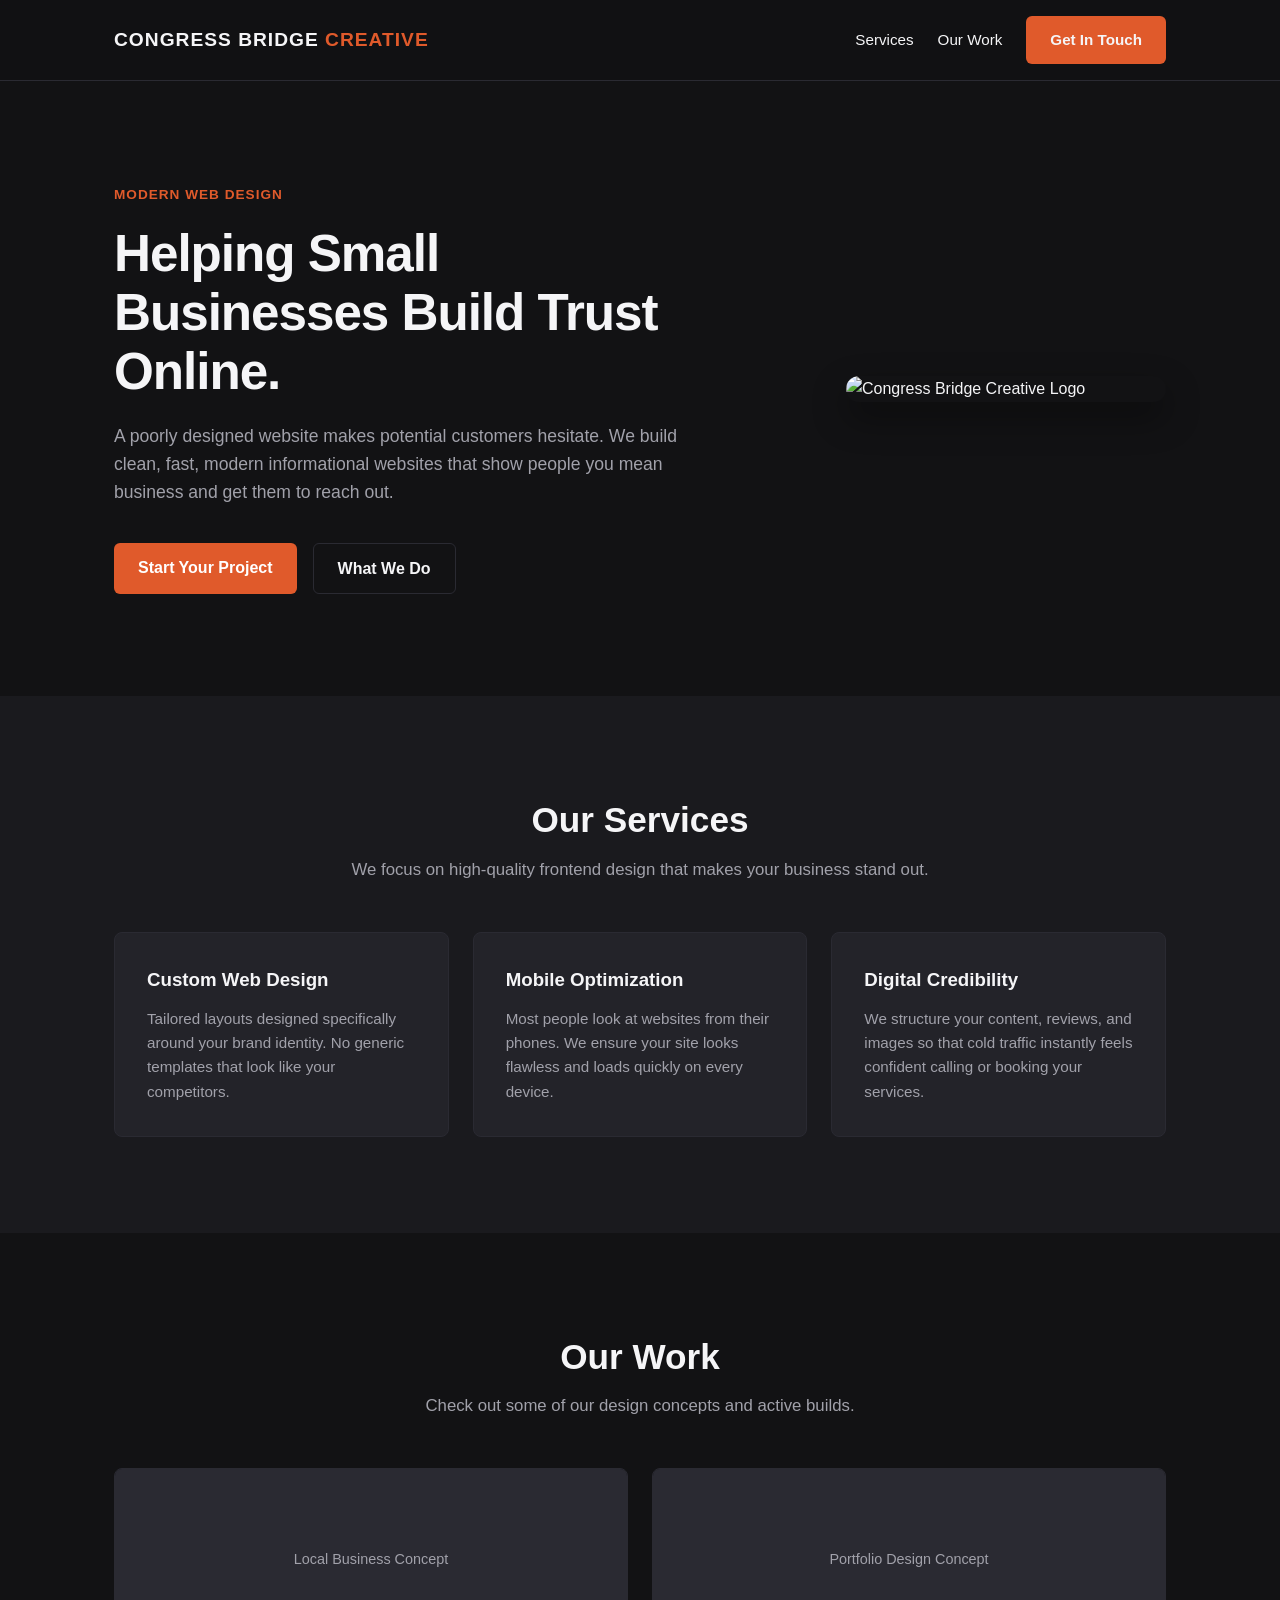
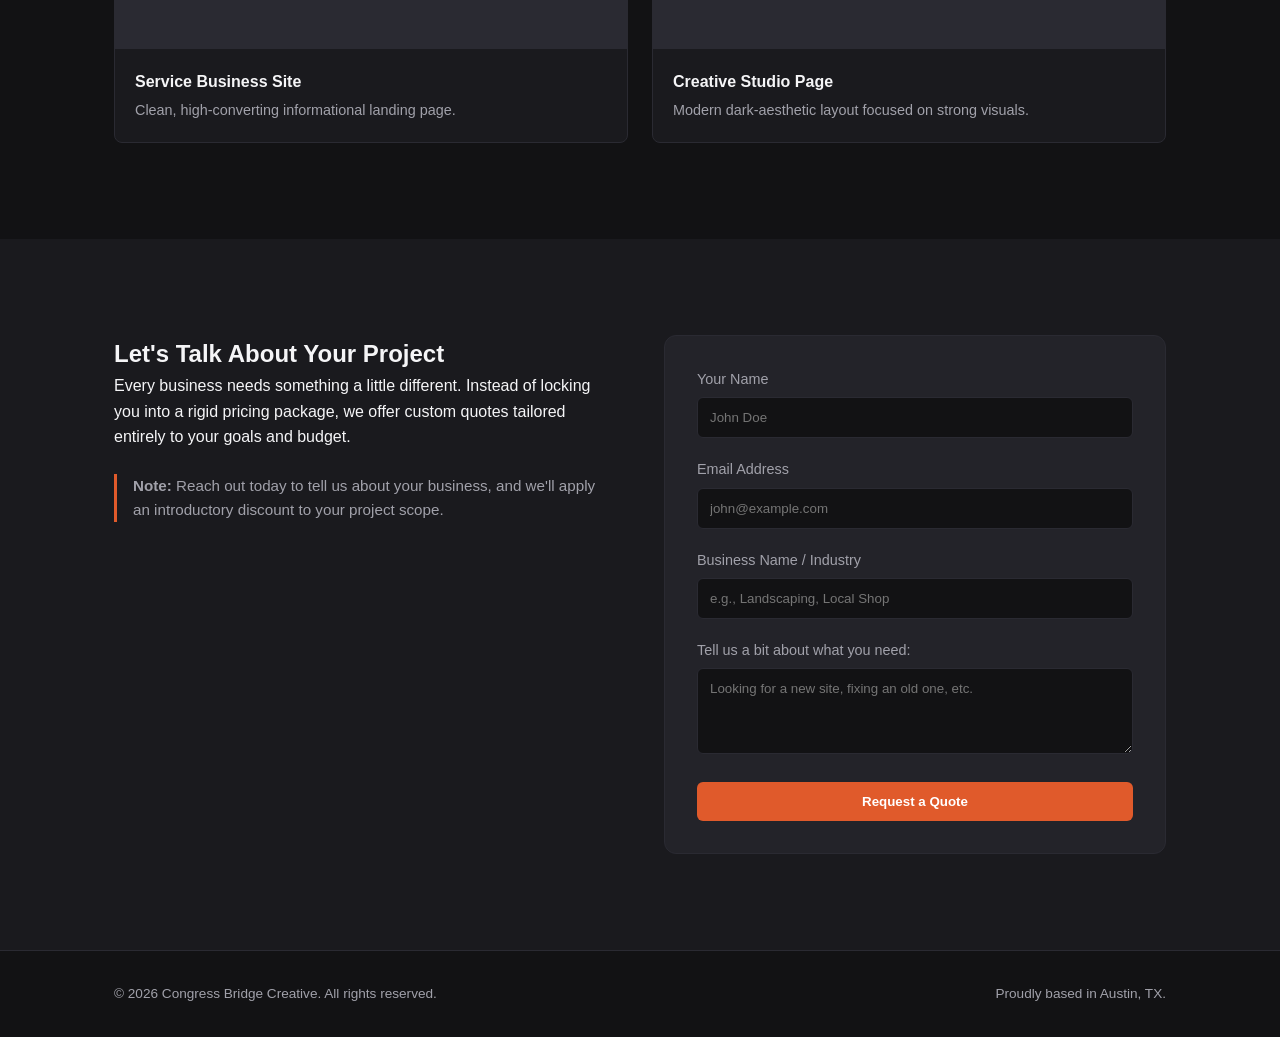
==== index.html @ ccced3c6 "Add files via upload" ====
<!DOCTYPE html>
<html lang="en">
<head>
    <meta charset="UTF-8">
    <meta name="viewport" content="width=device-width, initial-scale=1.0">
    <title>Congress Bridge Creative | Web Design & Development</title>
    <link rel="stylesheet" href="style.css">
</head>
<body>

    <nav class="navbar">
        <div class="nav-container">
            <div class="logo-text">CONGRESS BRIDGE <span>CREATIVE</span></div>
            <ul class="nav-links">
                <li><a href="#services">Services</a></li>
                <li><a href="#work">Our Work</a></li>
                <li><a href="#contact" class="btn-primary">Get In Touch</a></li>
            </ul>
        </div>
    </nav>

    <header class="hero">
        <div class="hero-container container">
            <div class="hero-content">
                <span class="badge">Modern Web Design</span>
                <h1>Helping Small Businesses Build Trust Online.</h1>
                <p>A poorly designed website makes potential customers hesitate. We build clean, fast, modern informational websites that show people you mean business and get them to reach out.</p>
                <div class="hero-cta">
                    <a href="#contact" class="btn-primary">Start Your Project</a>
                    <a href="#services" class="btn-secondary">What We Do</a>
                </div>
            </div>
            <div class="hero-logo-zone">
                <img src="image_6b8862.jpg" alt="Congress Bridge Creative Logo" class="floating-logo">
            </div>
        </div>
    </header>

    <section id="services" class="services">
        <div class="container">
            <div class="section-title">
                <h2>Our Services</h2>
                <p>We focus on high-quality frontend design that makes your business stand out.</p>
            </div>
            <div class="services-grid">
                <div class="service-card">
                    <h3>Custom Web Design</h3>
                    <p>Tailored layouts designed specifically around your brand identity. No generic templates that look like your competitors.</p>
                </div>
                <div class="service-card">
                    <h3>Mobile Optimization</h3>
                    <p>Most people look at websites from their phones. We ensure your site looks flawless and loads quickly on every device.</p>
                </div>
                <div class="service-card">
                    <h3>Digital Credibility</h3>
                    <p>We structure your content, reviews, and images so that cold traffic instantly feels confident calling or booking your services.</p>
                </div>
            </div>
        </div>
    </section>

    <section id="work" class="portfolio">
        <div class="container">
            <div class="section-title">
                <h2>Our Work</h2>
                <p>Check out some of our design concepts and active builds.</p>
            </div>
            <div class="portfolio-grid">
                <div class="portfolio-item">
                    <div class="port-img-mock">Local Business Concept</div>
                    <div class="port-info">
                        <h4>Service Business Site</h4>
                        <p>Clean, high-converting informational landing page.</p>
                    </div>
                </div>
                <div class="portfolio-item">
                    <div class="port-img-mock">Portfolio Design Concept</div>
                    <div class="port-info">
                        <h4>Creative Studio Page</h4>
                        <p>Modern dark-aesthetic layout focused on strong visuals.</p>
                    </div>
                </div>
            </div>
        </div>
    </section>

    <section id="contact" class="contact-section">
        <div class="container">
            <div class="contact-grid">
                <div class="contact-pitch">
                    <h2>Let's Talk About Your Project</h2>
                    <p>Every business needs something a little different. Instead of locking you into a rigid pricing package, we offer custom quotes tailored entirely to your goals and budget.</p>
                    <p class="discount-note"><strong>Note:</strong> Reach out today to tell us about your business, and we'll apply an introductory discount to your project scope.</p>
                </div>
                <div class="contact-form-container">
                    <form id="leadForm" class="contact-form">
                        <div class="form-group">
                            <label for="name">Your Name</label>
                            <input type="text" id="name" required placeholder="John Doe">
                        </div>
                        <div class="form-group">
                            <label for="email">Email Address</label>
                            <input type="email" id="email" required placeholder="john@example.com">
                        </div>
                        <div class="form-group">
                            <label for="bizname">Business Name / Industry</label>
                            <input type="text" id="bizname" placeholder="e.g., Landscaping, Local Shop">
                        </div>
                        <div class="form-group">
                            <label for="message">Tell us a bit about what you need:</label>
                            <textarea id="message" rows="4" placeholder="Looking for a new site, fixing an old one, etc."></textarea>
                        </div>
                        <button type="submit" class="btn-primary submit-btn">Request a Quote</button>
                    </form>
                    <div id="formSuccess" class="success-msg hidden">
                        <h3>Message Sent!</h3>
                        <p>Thanks for reaching out. We'll look over your details and get back to you within 24 hours.</p>
                    </div>
                </div>
            </div>
        </div>
    </section>

    <footer>
        <div class="container footer-content">
            <p>&copy; 2026 Congress Bridge Creative. All rights reserved.</p>
            <p>Proudly based in Austin, TX.</p>
        </div>
    </footer>

    <script src="script.js"></script>
</body>
</html>
---- style.css ----
:root {
    --bg-dark: #121214;
    --bg-surface: #1a1a1e;
    --bg-card: #232329;
    --primary-orange: #e05a2b; /* Sunset color accent match */
    --primary-orange-hover: #f36c3d;
    --text-main: #f5f5f7;
    --text-muted: #a1a1aa;
    --border-color: #2a2a32;
    --transition: all 0.3s ease;
}

* {
    margin: 0;
    padding: 0;
    box-sizing: border-box;
    scroll-behavior: smooth;
}

body {
    background-color: var(--bg-dark);
    color: var(--text-main);
    font-family: -apple-system, BlinkMacSystemFont, "Segoe UI", Roboto, sans-serif;
    line-height: 1.6;
    overflow-x: hidden; 
    width: 100%;
}

.container {
    max-width: 1100px;
    margin: 0 auto;
    padding: 0 1.5rem; 
    width: 100%;
}

/* UI Elements */
.btn-primary {
    background-color: var(--primary-orange);
    color: white;
    padding: 0.75rem 1.5rem;
    border-radius: 6px;
    text-decoration: none;
    font-weight: 600;
    transition: var(--transition);
    border: none;
    cursor: pointer;
    display: inline-block;
    text-align: center;
}

.btn-primary:hover {
    background-color: var(--primary-orange-hover);
}

.btn-secondary {
    background-color: transparent;
    color: var(--text-main);
    padding: 0.75rem 1.5rem;
    border-radius: 6px;
    text-decoration: none;
    font-weight: 600;
    border: 1px solid var(--border-color);
    transition: var(--transition);
    display: inline-block;
    text-align: center;
}

.btn-secondary:hover {
    border-color: var(--primary-orange);
}

.section-title {
    text-align: center;
    margin-bottom: 3rem;
}

.section-title h2 {
    font-size: clamp(1.8rem, 4vw, 2.2rem); 
    margin-bottom: 0.5rem;
}

.section-title p {
    color: var(--text-muted);
    font-size: clamp(0.95rem, 2vw, 1.05rem);
}

/* Navbar */
.navbar {
    background-color: rgba(18, 18, 20, 0.95);
    backdrop-filter: blur(8px);
    border-bottom: 1px solid var(--border-color);
    position: sticky;
    top: 0;
    z-index: 100;
    width: 100%;
}

.nav-container {
    display: flex;
    justify-content: space-between;
    align-items: center;
    padding: 1rem 1.5rem;
    max-width: 1100px;
    margin: 0 auto;
}

.logo-text {
    font-weight: 800;
    letter-spacing: 1px;
    font-size: clamp(1rem, 3.5vw, 1.2rem); 
}

.logo-text span {
    color: var(--primary-orange);
}

.nav-links {
    display: flex;
    list-style: none;
    align-items: center;
    gap: 1.5rem;
}

.nav-links a {
    color: var(--text-main);
    text-decoration: none;
    font-size: 0.95rem;
    transition: var(--transition);
}

.nav-links a:hover:not(.btn-primary) {
    color: var(--primary-orange);
}

/* Fixed Hero Flexbox Layout */
.hero {
    padding: clamp(4rem, 8vw, 7rem) 0;
    display: flex;
    align-items: center;
    width: 100%;
}

.hero-container {
    display: flex;
    flex-direction: row;
    align-items: center;
    justify-content: space-between;
    gap: 3rem;
    width: 100%;
}

.badge {
    color: var(--primary-orange);
    font-weight: 600;
    font-size: 0.85rem;
    text-transform: uppercase;
    letter-spacing: 1px;
    display: block;
    margin-bottom: 1.25rem;
}

.hero-content {
    flex: 1;
    max-width: 600px; 
    min-width: 280px;
}

.hero-content h1 {
    font-size: clamp(2.2rem, 4.5vw, 3.2rem); 
    line-height: 1.15;
    margin-bottom: 1.25rem;
    letter-spacing: -0.02em;
}

.hero-content p {
    color: var(--text-muted);
    font-size: clamp(1rem, 2vw, 1.1rem);
    margin-bottom: 2.25rem;
}

.hero-cta {
    display: flex;
    flex-wrap: wrap; 
    gap: 1rem;
}

/* Prevent image from getting crushed */
.hero-logo-zone {
    flex: 0 1 320px; 
    display: flex;
    justify-content: center;
    align-items: center;
    min-width: 240px; 
}

.floating-logo {
    width: 100%;
    max-width: 320px;
    height: auto; 
    border-radius: 16px;
    box-shadow: 0 15px 35px rgba(0, 0, 0, 0.4);
    object-fit: contain;
}

/* Services */
.services {
    background-color: var(--bg-surface);
    padding: clamp(4rem, 8vw, 6rem) 0;
}

.services-grid {
    display: grid;
    grid-template-columns: repeat(auto-fit, minmax(280px, 1fr));
    gap: 1.5rem;
}

.service-card {
    background-color: var(--bg-card);
    padding: 2rem;
    border-radius: 8px;
    border: 1px solid var(--border-color);
}

.service-card h3 {
    margin-bottom: 0.75rem;
}

.service-card p {
    color: var(--text-muted);
    font-size: 0.95rem;
}

/* Portfolio Section */
.portfolio {
    padding: clamp(4rem, 8vw, 6rem) 0;
}

.portfolio-grid {
    display: grid;
    grid-template-columns: repeat(auto-fit, minmax(280px, 1fr));
    gap: 1.5rem;
}

.portfolio-item {
    background-color: var(--bg-surface);
    border-radius: 8px;
    overflow: hidden;
    border: 1px solid var(--border-color);
}

.port-img-mock {
    height: 180px;
    background: #2a2a32;
    display: flex;
    align-items: center;
    justify-content: center;
    color: var(--text-muted);
    font-size: 0.9rem;
    padding: 1rem;
    text-align: center;
}

.port-info {
    padding: 1.25rem;
}

.port-info p {
    color: var(--text-muted);
    font-size: 0.9rem;
    margin-top: 0.25rem;
}

/* Contact Details */
.contact-section {
    background-color: var(--bg-surface);
    padding: clamp(4rem, 8vw, 6rem) 0;
}

.contact-grid {
    display: grid;
    grid-template-columns: 1fr 1fr;
    gap: 3rem;
}

.discount-note {
    margin-top: 1.5rem;
    color: var(--text-muted);
    font-size: 0.95rem;
    border-left: 3px solid var(--primary-orange);
    padding-left: 1rem;
}

.contact-form {
    background-color: var(--bg-card);
    padding: 2rem;
    border-radius: 12px;
    border: 1px solid var(--border-color);
    width: 100%;
}

.form-group {
    margin-bottom: 1.25rem;
}

.form-group label {
    display: block;
    font-size: 0.9rem;
    margin-bottom: 0.4rem;
    color: var(--text-muted);
}

.form-group input, .form-group textarea {
    width: 100%;
    background-color: var(--bg-dark);
    border: 1px solid var(--border-color);
    color: var(--text-main);
    padding: 0.75rem;
    border-radius: 6px;
    font-family: inherit;
}

.form-group input:focus, .form-group textarea:focus {
    outline: none;
    border-color: var(--primary-orange);
}

.submit-btn {
    width: 100%;
}

.hidden {
    display: none !important;
}

.success-msg {
    background-color: var(--bg-card);
    padding: 2.5rem;
    border-radius: 12px;
    border: 1px solid var(--primary-orange);
    text-align: center;
}

/* Footer elements */
footer {
    padding: 2rem 0;
    font-size: 0.85rem;
    color: var(--text-muted);
    border-top: 1px solid var(--border-color);
}

.footer-content {
    display: flex;
    justify-content: space-between;
    gap: 1rem;
}

/* --- Responsive Media Queries --- */
@media (max-width: 850px) {
    .hero-container, .contact-grid {
        flex-direction: column; 
        gap: 2.5rem;
    }
    
    .hero-logo-zone {
        order: -1; 
        flex: 0 1 260px;
    }

    .hero-content {
        text-align: center;
    }

    .hero-cta {
        justify-content: center;
    }

    .discount-note {
        margin-bottom: 1rem;
    }
}

@media (max-width: 550px) {
    .nav-links {
        display: none; 
    }
    
    .hero-cta .btn-primary, 
    .hero-cta .btn-secondary {
        width: 100%; 
    }

    .footer-content {
        flex-direction: column;
        text-align: center;
        gap: 0.5rem;
    }
}
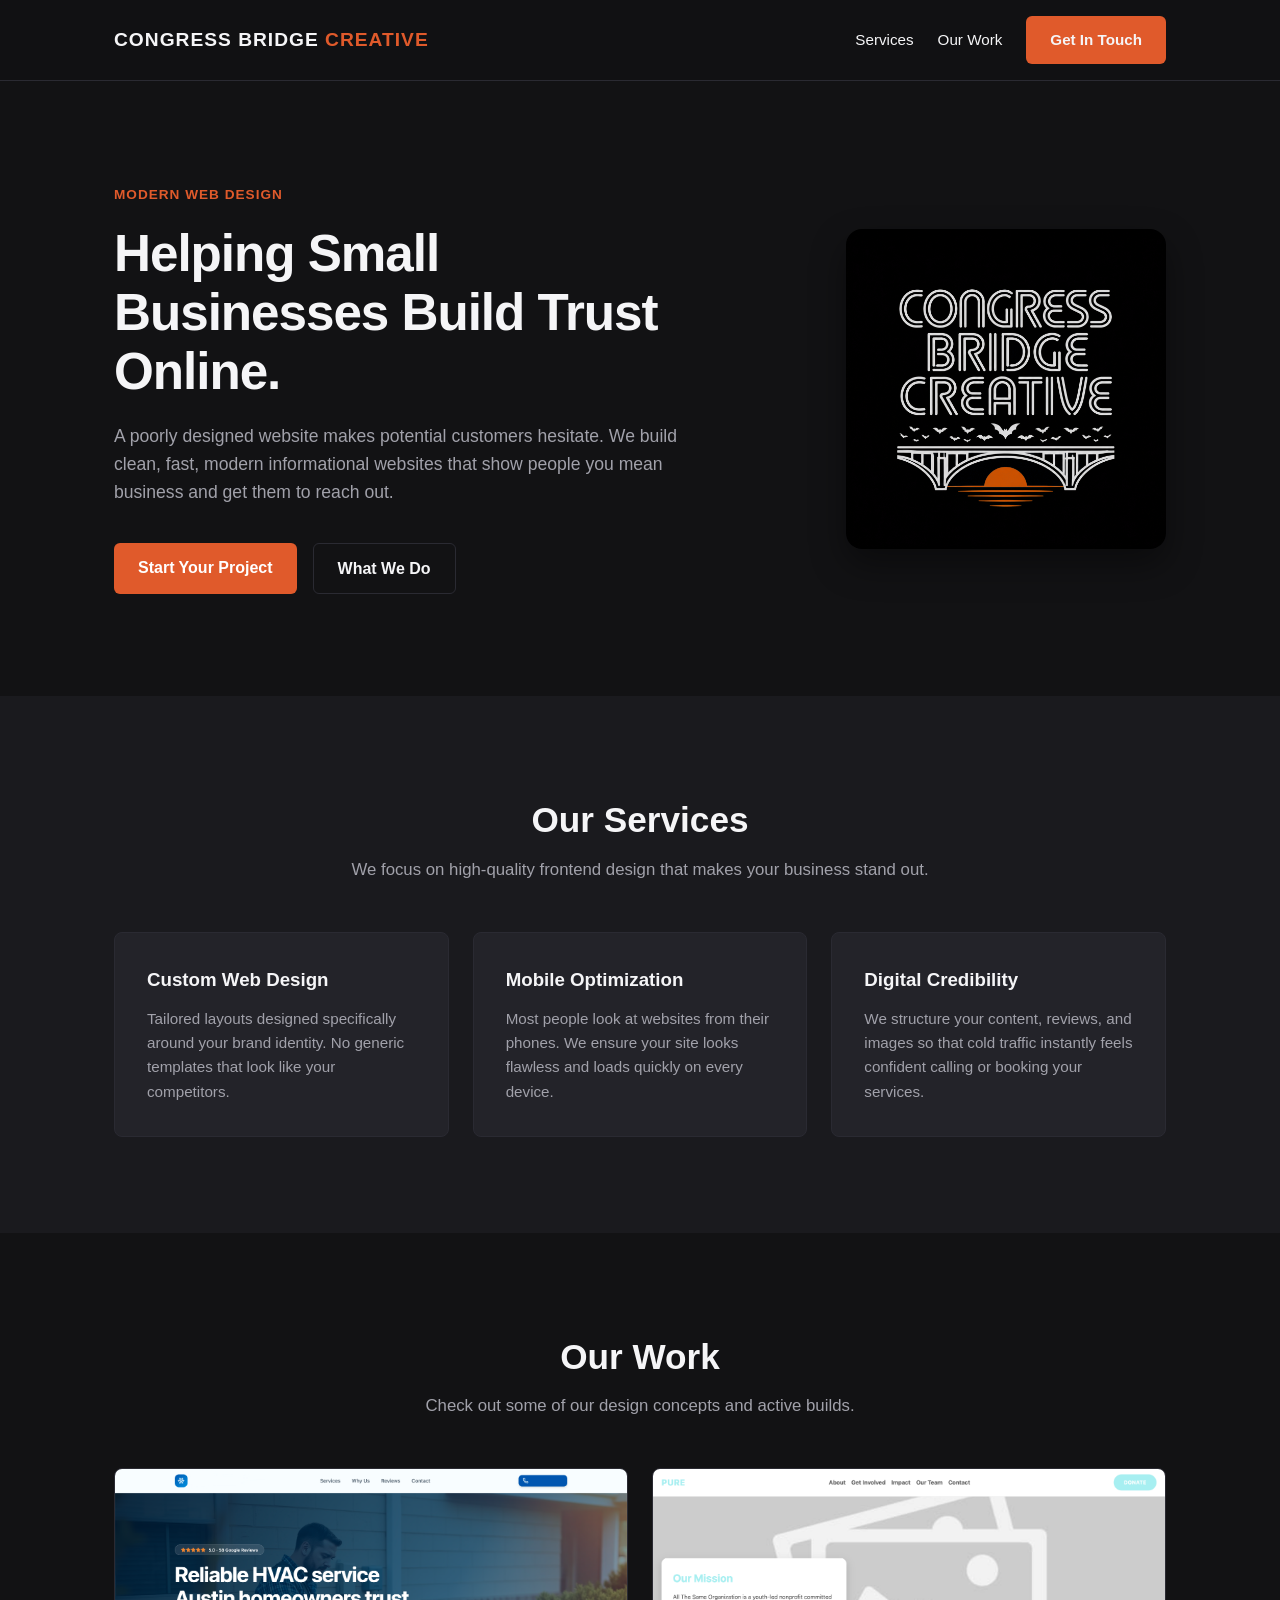
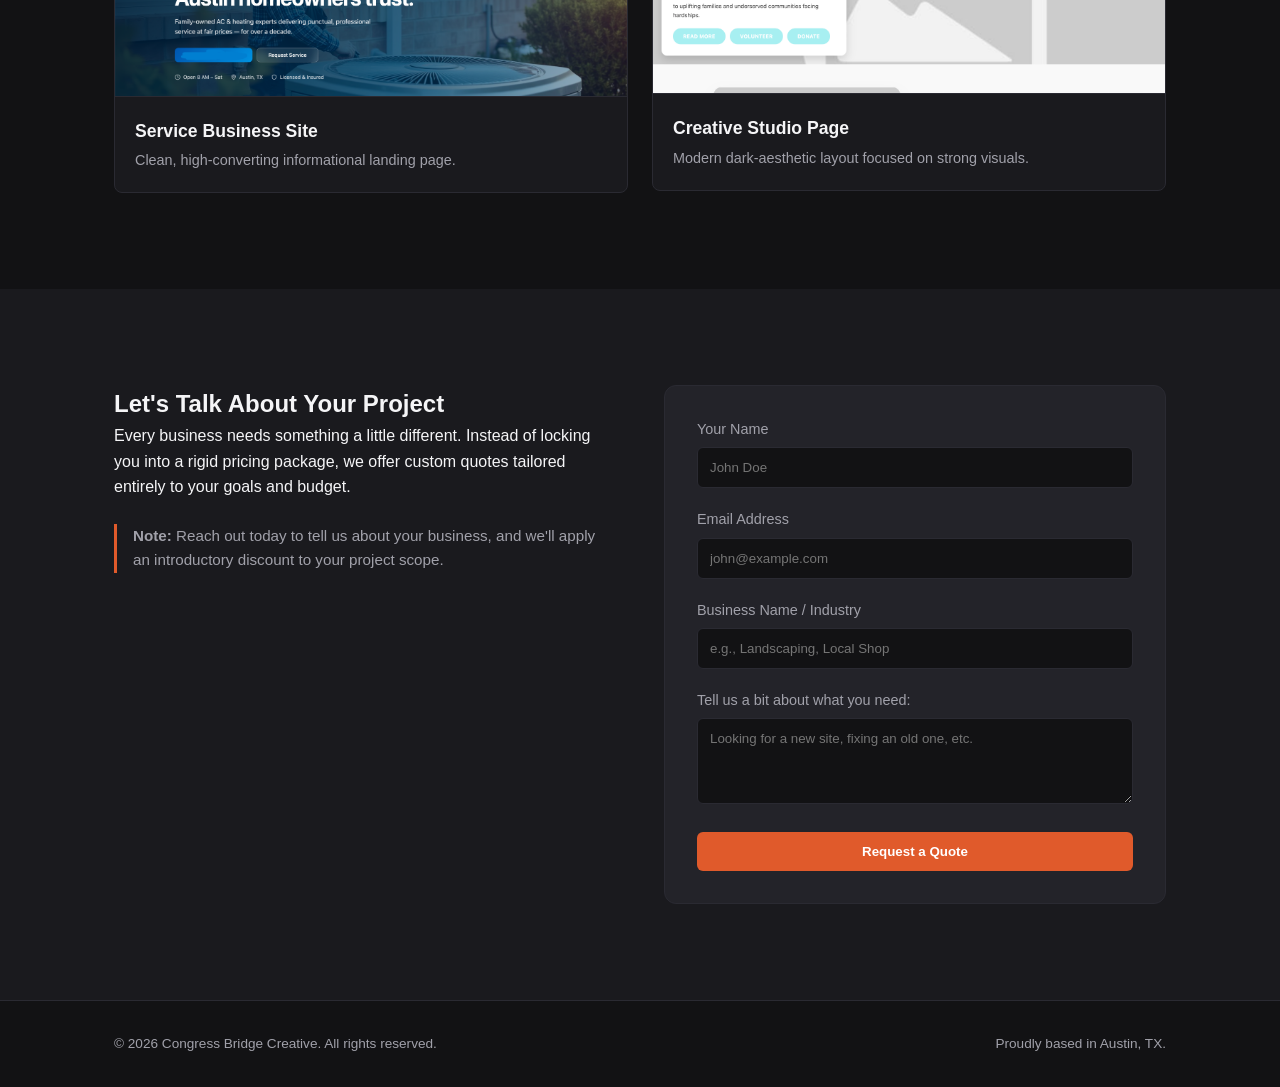
==== commit 9b1faee6: "Add files via upload" ====
--- a/index.html
+++ b/index.html
@@ -31,7 +31,7 @@
                 </div>
             </div>
             <div class="hero-logo-zone">
-                <img src="image_6b8862.jpg" alt="Congress Bridge Creative Logo" class="floating-logo">
+                <img src="media/CongressBridgeCreativeLogo.PNG" alt="Congress Bridge Creative Logo" class="floating-logo">
             </div>
         </div>
     </header>
@@ -67,14 +67,14 @@
             </div>
             <div class="portfolio-grid">
                 <div class="portfolio-item">
-                    <div class="port-img-mock">Local Business Concept</div>
+                    <img src="media/websitescale.png" alt="Local Business Concept" class="port-img-mock">
                     <div class="port-info">
                         <h4>Service Business Site</h4>
                         <p>Clean, high-converting informational landing page.</p>
                     </div>
                 </div>
                 <div class="portfolio-item">
-                    <div class="port-img-mock">Portfolio Design Concept</div>
+                    <img src="media/Portfolio.png" alt="Portfolio Design Concept" class="port-img-mock">
                     <div class="port-info">
                         <h4>Creative Studio Page</h4>
                         <p>Modern dark-aesthetic layout focused on strong visuals.</p>
@@ -94,21 +94,23 @@
                 </div>
                 <div class="contact-form-container">
                     <form id="leadForm" class="contact-form">
+                        <input type="hidden" name="access_key" value="767cf9de-5b37-4285-afa8-e82d5ba157d3">
+                        
                         <div class="form-group">
                             <label for="name">Your Name</label>
-                            <input type="text" id="name" required placeholder="John Doe">
+                            <input type="text" id="name" name="name" required placeholder="John Doe">
                         </div>
                         <div class="form-group">
                             <label for="email">Email Address</label>
-                            <input type="email" id="email" required placeholder="john@example.com">
+                            <input type="email" id="email" name="email" required placeholder="john@example.com">
                         </div>
                         <div class="form-group">
                             <label for="bizname">Business Name / Industry</label>
-                            <input type="text" id="bizname" placeholder="e.g., Landscaping, Local Shop">
+                            <input type="text" id="bizname" name="business_name" placeholder="e.g., Landscaping, Local Shop">
                         </div>
                         <div class="form-group">
                             <label for="message">Tell us a bit about what you need:</label>
-                            <textarea id="message" rows="4" placeholder="Looking for a new site, fixing an old one, etc."></textarea>
+                            <textarea id="message" name="message" rows="4" required placeholder="Looking for a new site, fixing an old one, etc."></textarea>
                         </div>
                         <button type="submit" class="btn-primary submit-btn">Request a Quote</button>
                     </form>
--- a/style.css
+++ b/style.css
@@ -2,7 +2,7 @@
     --bg-dark: #121214;
     --bg-surface: #1a1a1e;
     --bg-card: #232329;
-    --primary-orange: #e05a2b; /* Sunset color accent match */
+    --primary-orange: #e05a2b; 
     --primary-orange-hover: #f36c3d;
     --text-main: #f5f5f7;
     --text-muted: #a1a1aa;
@@ -132,7 +132,7 @@
     color: var(--primary-orange);
 }
 
-/* Fixed Hero Flexbox Layout */
+/* Hero Section */
 .hero {
     padding: clamp(4rem, 8vw, 7rem) 0;
     display: flex;
@@ -184,7 +184,6 @@
     gap: 1rem;
 }
 
-/* Prevent image from getting crushed */
 .hero-logo-zone {
     flex: 0 1 320px; 
     display: flex;
@@ -230,7 +229,7 @@
     font-size: 0.95rem;
 }
 
-/* Portfolio Section */
+/* --- Dynamically Resizing Portfolio Section --- */
 .portfolio {
     padding: clamp(4rem, 8vw, 6rem) 0;
 }
@@ -239,6 +238,7 @@
     display: grid;
     grid-template-columns: repeat(auto-fit, minmax(280px, 1fr));
     gap: 1.5rem;
+    align-items: start; /* CRITICAL: Prevents cards from stretching to match the tallest sibling */
 }
 
 .portfolio-item {
@@ -246,30 +246,35 @@
     border-radius: 8px;
     overflow: hidden;
     border: 1px solid var(--border-color);
-}
-
+    display: flex;
+    flex-direction: column;
+}
+
+/* Automatically resizes perfectly to any uploaded image */
 .port-img-mock {
-    height: 180px;
-    background: #2a2a32;
-    display: flex;
-    align-items: center;
-    justify-content: center;
-    color: var(--text-muted);
-    font-size: 0.9rem;
-    padding: 1rem;
-    text-align: center;
+    width: 100%;
+    height: auto; /* Scales dynamically based on the image size */
+    max-height: 400px; /* Optional safety net: prevents super-tall vertical images from looking huge */
+    background-color: #2a2a32; 
+    object-fit: contain; /* Shows the full layout without aggressive cropping */
+    border-bottom: 1px solid var(--border-color);
+    display: block;
 }
 
 .port-info {
     padding: 1.25rem;
 }
 
+.port-info h4 {
+    color: var(--text-main);
+    font-size: 1.1rem;
+}
+
 .port-info p {
     color: var(--text-muted);
     font-size: 0.9rem;
     margin-top: 0.25rem;
 }
-
 /* Contact Details */
 .contact-section {
     background-color: var(--bg-surface);
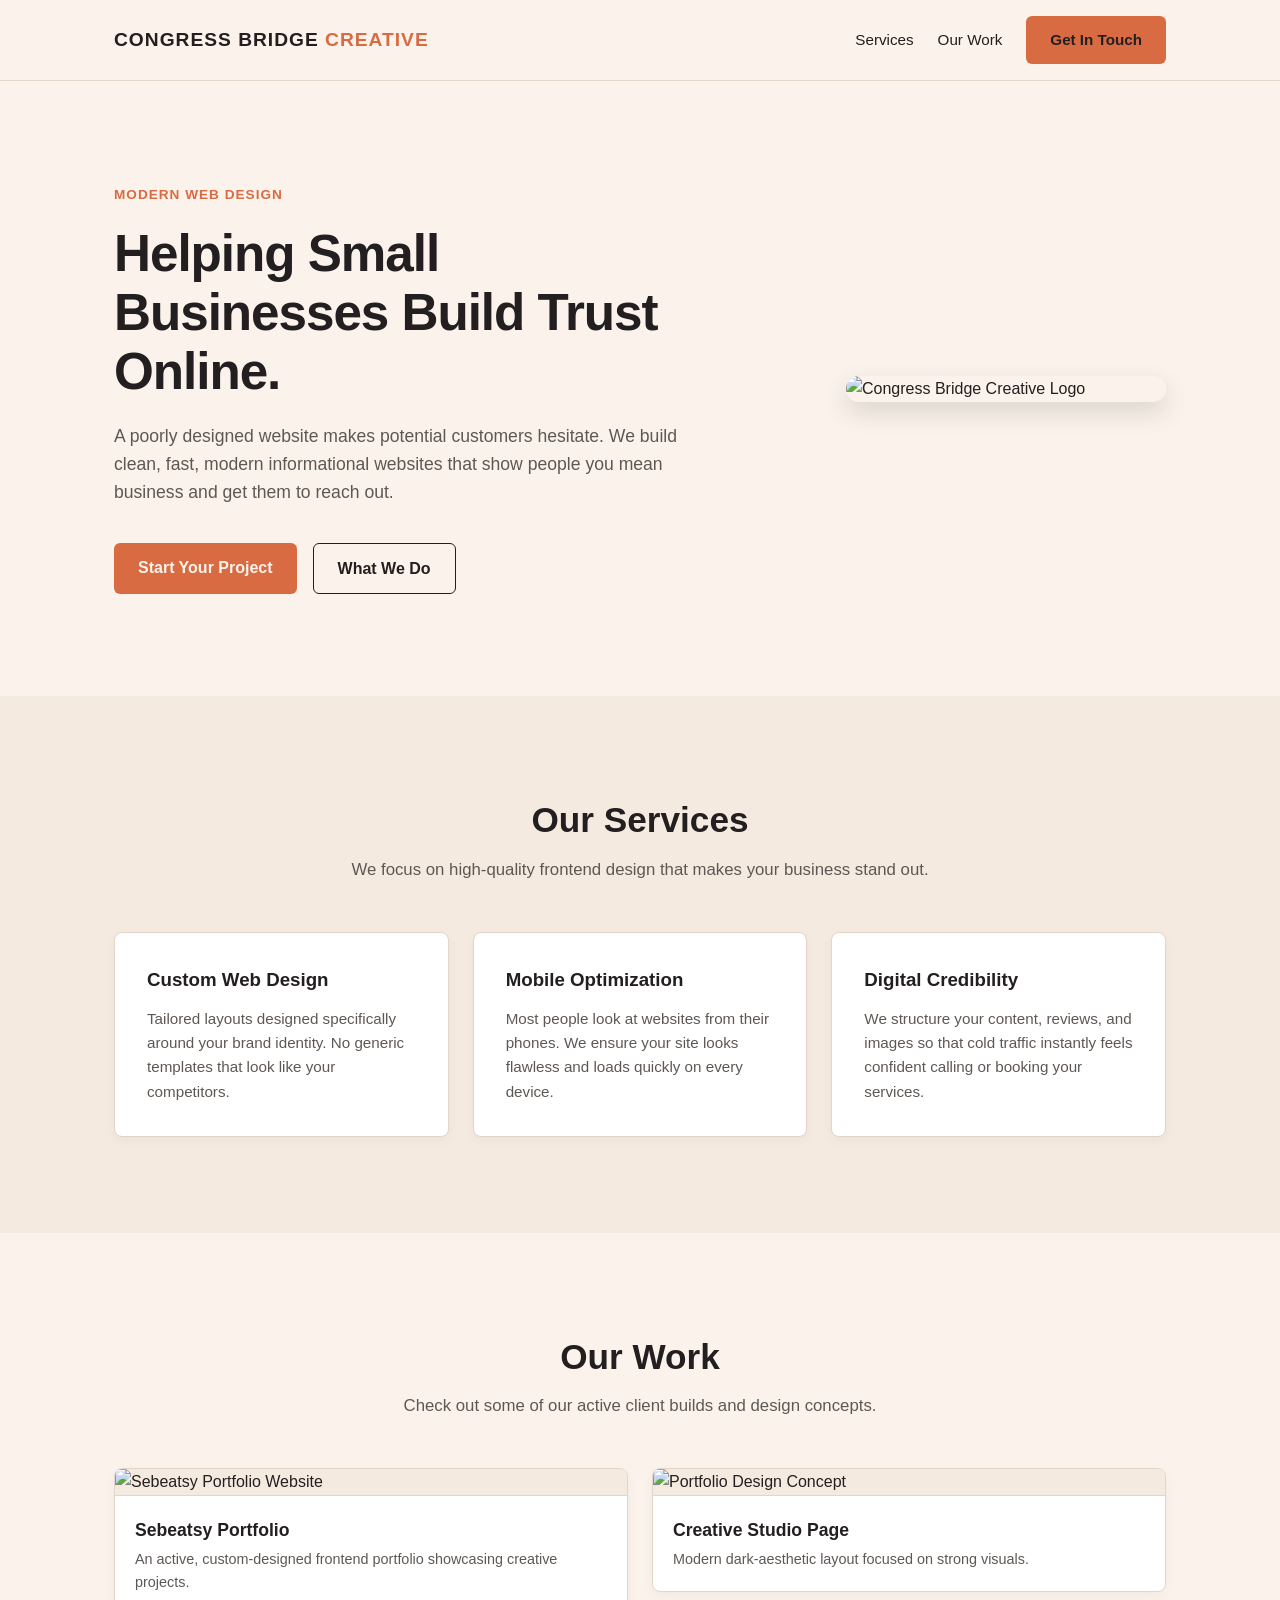
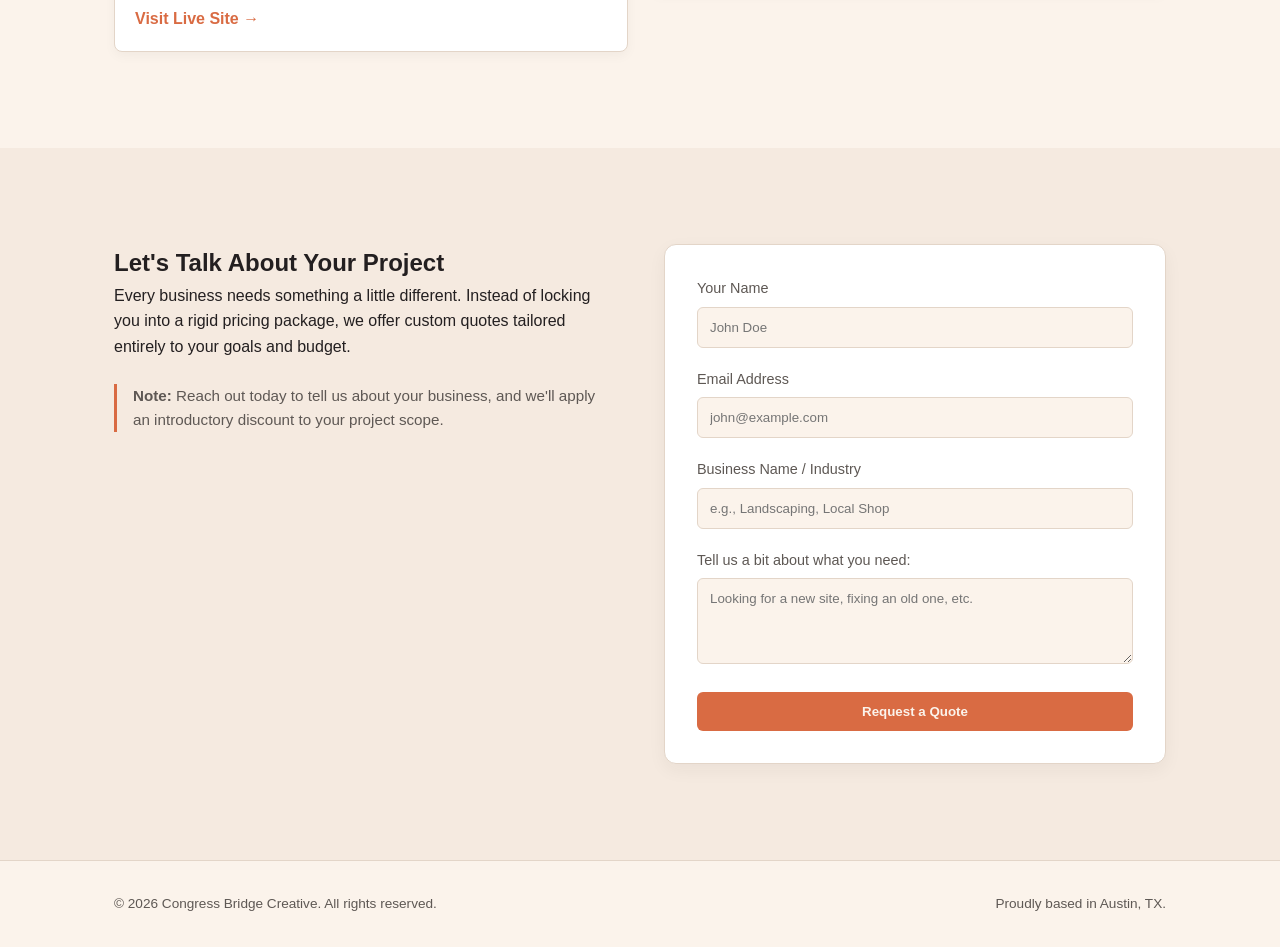
==== commit 589eff8c: "Update index.html" ====
--- a/index.html
+++ b/index.html
@@ -63,16 +63,19 @@
         <div class="container">
             <div class="section-title">
                 <h2>Our Work</h2>
-                <p>Check out some of our design concepts and active builds.</p>
+                <p>Check out some of our active client builds and design concepts.</p>
             </div>
             <div class="portfolio-grid">
+                <!-- Sebeatsy Live Customer Card -->
                 <div class="portfolio-item">
-                    <img src="media/websitescale.png" alt="Local Business Concept" class="port-img-mock">
+                    <img src="media/websitescale.png" alt="Sebeatsy Portfolio Website" class="port-img-mock">
                     <div class="port-info">
-                        <h4>Service Business Site</h4>
-                        <p>Clean, high-converting informational landing page.</p>
+                        <h4>Sebeatsy Portfolio</h4>
+                        <p>An active, custom-designed frontend portfolio showcasing creative projects.</p>
+                        <a href="https://sebeatsy.github.io/website/" target="_blank" rel="noopener noreferrer" class="client-link" style="color: var(--primary-orange); text-decoration: none; font-weight: 600; display: inline-block; margin-top: 0.75rem;">Visit Live Site &rarr;</a>
                     </div>
                 </div>
+                <!-- Concept Card -->
                 <div class="portfolio-item">
                     <img src="media/Portfolio.png" alt="Portfolio Design Concept" class="port-img-mock">
                     <div class="port-info">
@@ -132,4 +135,4 @@
 
     <script src="script.js"></script>
 </body>
-</html>+</html>
--- a/style.css
+++ b/style.css
@@ -1,12 +1,13 @@
 :root {
-    --bg-dark: #121214;
-    --bg-surface: #1a1a1e;
-    --bg-card: #232329;
-    --primary-orange: #e05a2b; 
-    --primary-orange-hover: #f36c3d;
-    --text-main: #f5f5f7;
-    --text-muted: #a1a1aa;
-    --border-color: #2a2a32;
+    /* Colors sampled directly from IMG_9950.jpg */
+    --bg-dark: #fbf3eb;           /* The main logo background cream color */
+    --bg-surface: #f5eae0;        /* Slightly darker cream for section depth */
+    --bg-card: #ffffff;           /* Clean white for high-contrast text cards */
+    --primary-orange: #d96b43;    /* The exact muted sunset orange from the logo */
+    --primary-orange-hover: #c25832;
+    --text-main: #231f20;         /* The deep charcoal/black from the logo lines */
+    --text-muted: #5e5854;        /* Softened charcoal for secondary text */
+    --border-color: #e3d5c8;      /* Subtle cream-toned borders */
     --transition: all 0.3s ease;
 }
 
@@ -36,7 +37,7 @@
 /* UI Elements */
 .btn-primary {
     background-color: var(--primary-orange);
-    color: white;
+    color: #fbf3eb;               /* Keeps button text matching the cream theme */
     padding: 0.75rem 1.5rem;
     border-radius: 6px;
     text-decoration: none;
@@ -59,7 +60,7 @@
     border-radius: 6px;
     text-decoration: none;
     font-weight: 600;
-    border: 1px solid var(--border-color);
+    border: 1px solid var(--text-main); /* Match the strong charcoal branding */
     transition: var(--transition);
     display: inline-block;
     text-align: center;
@@ -67,6 +68,7 @@
 
 .btn-secondary:hover {
     border-color: var(--primary-orange);
+    color: var(--primary-orange);
 }
 
 .section-title {
@@ -86,7 +88,7 @@
 
 /* Navbar */
 .navbar {
-    background-color: rgba(18, 18, 20, 0.95);
+    background-color: rgba(251, 243, 235, 0.95); /* Semi-transparent logo cream */
     backdrop-filter: blur(8px);
     border-bottom: 1px solid var(--border-color);
     position: sticky;
@@ -197,7 +199,7 @@
     max-width: 320px;
     height: auto; 
     border-radius: 16px;
-    box-shadow: 0 15px 35px rgba(0, 0, 0, 0.4);
+    box-shadow: 0 10px 25px rgba(35, 31, 32, 0.15); /* Softer shadow for light mode */
     object-fit: contain;
 }
 
@@ -218,6 +220,7 @@
     padding: 2rem;
     border-radius: 8px;
     border: 1px solid var(--border-color);
+    box-shadow: 0 4px 12px rgba(35, 31, 32, 0.04);
 }
 
 .service-card h3 {
@@ -229,7 +232,7 @@
     font-size: 0.95rem;
 }
 
-/* --- Dynamically Resizing Portfolio Section --- */
+/* Portfolio Section */
 .portfolio {
     padding: clamp(4rem, 8vw, 6rem) 0;
 }
@@ -238,25 +241,25 @@
     display: grid;
     grid-template-columns: repeat(auto-fit, minmax(280px, 1fr));
     gap: 1.5rem;
-    align-items: start; /* CRITICAL: Prevents cards from stretching to match the tallest sibling */
+    align-items: start; 
 }
 
 .portfolio-item {
-    background-color: var(--bg-surface);
+    background-color: var(--bg-card);
     border-radius: 8px;
     overflow: hidden;
     border: 1px solid var(--border-color);
     display: flex;
     flex-direction: column;
-}
-
-/* Automatically resizes perfectly to any uploaded image */
+    box-shadow: 0 4px 12px rgba(35, 31, 32, 0.04);
+}
+
 .port-img-mock {
     width: 100%;
-    height: auto; /* Scales dynamically based on the image size */
-    max-height: 400px; /* Optional safety net: prevents super-tall vertical images from looking huge */
-    background-color: #2a2a32; 
-    object-fit: contain; /* Shows the full layout without aggressive cropping */
+    height: auto; 
+    max-height: 400px; 
+    background-color: var(--bg-surface); 
+    object-fit: contain; 
     border-bottom: 1px solid var(--border-color);
     display: block;
 }
@@ -275,6 +278,7 @@
     font-size: 0.9rem;
     margin-top: 0.25rem;
 }
+
 /* Contact Details */
 .contact-section {
     background-color: var(--bg-surface);
@@ -301,6 +305,7 @@
     border-radius: 12px;
     border: 1px solid var(--border-color);
     width: 100%;
+    box-shadow: 0 6px 18px rgba(35, 31, 32, 0.05);
 }
 
 .form-group {
@@ -399,4 +404,4 @@
         text-align: center;
         gap: 0.5rem;
     }
-}+}
